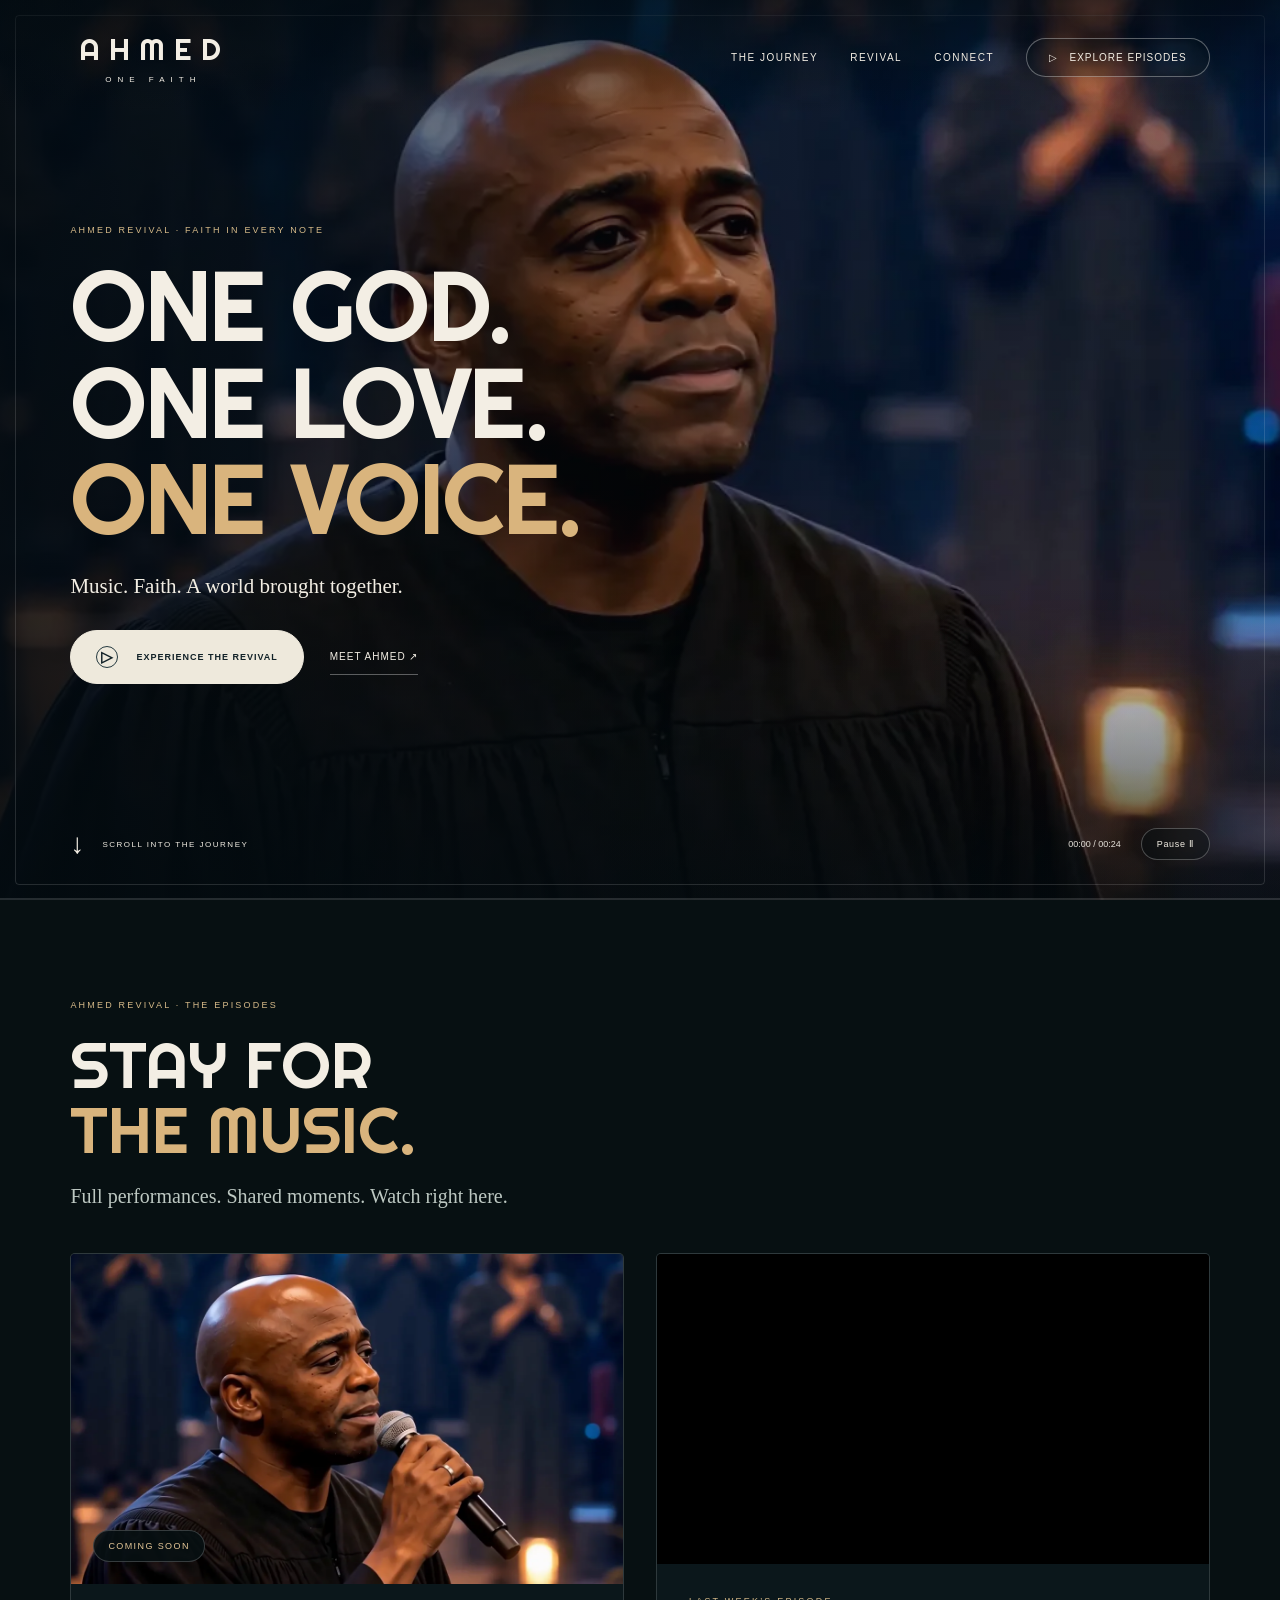
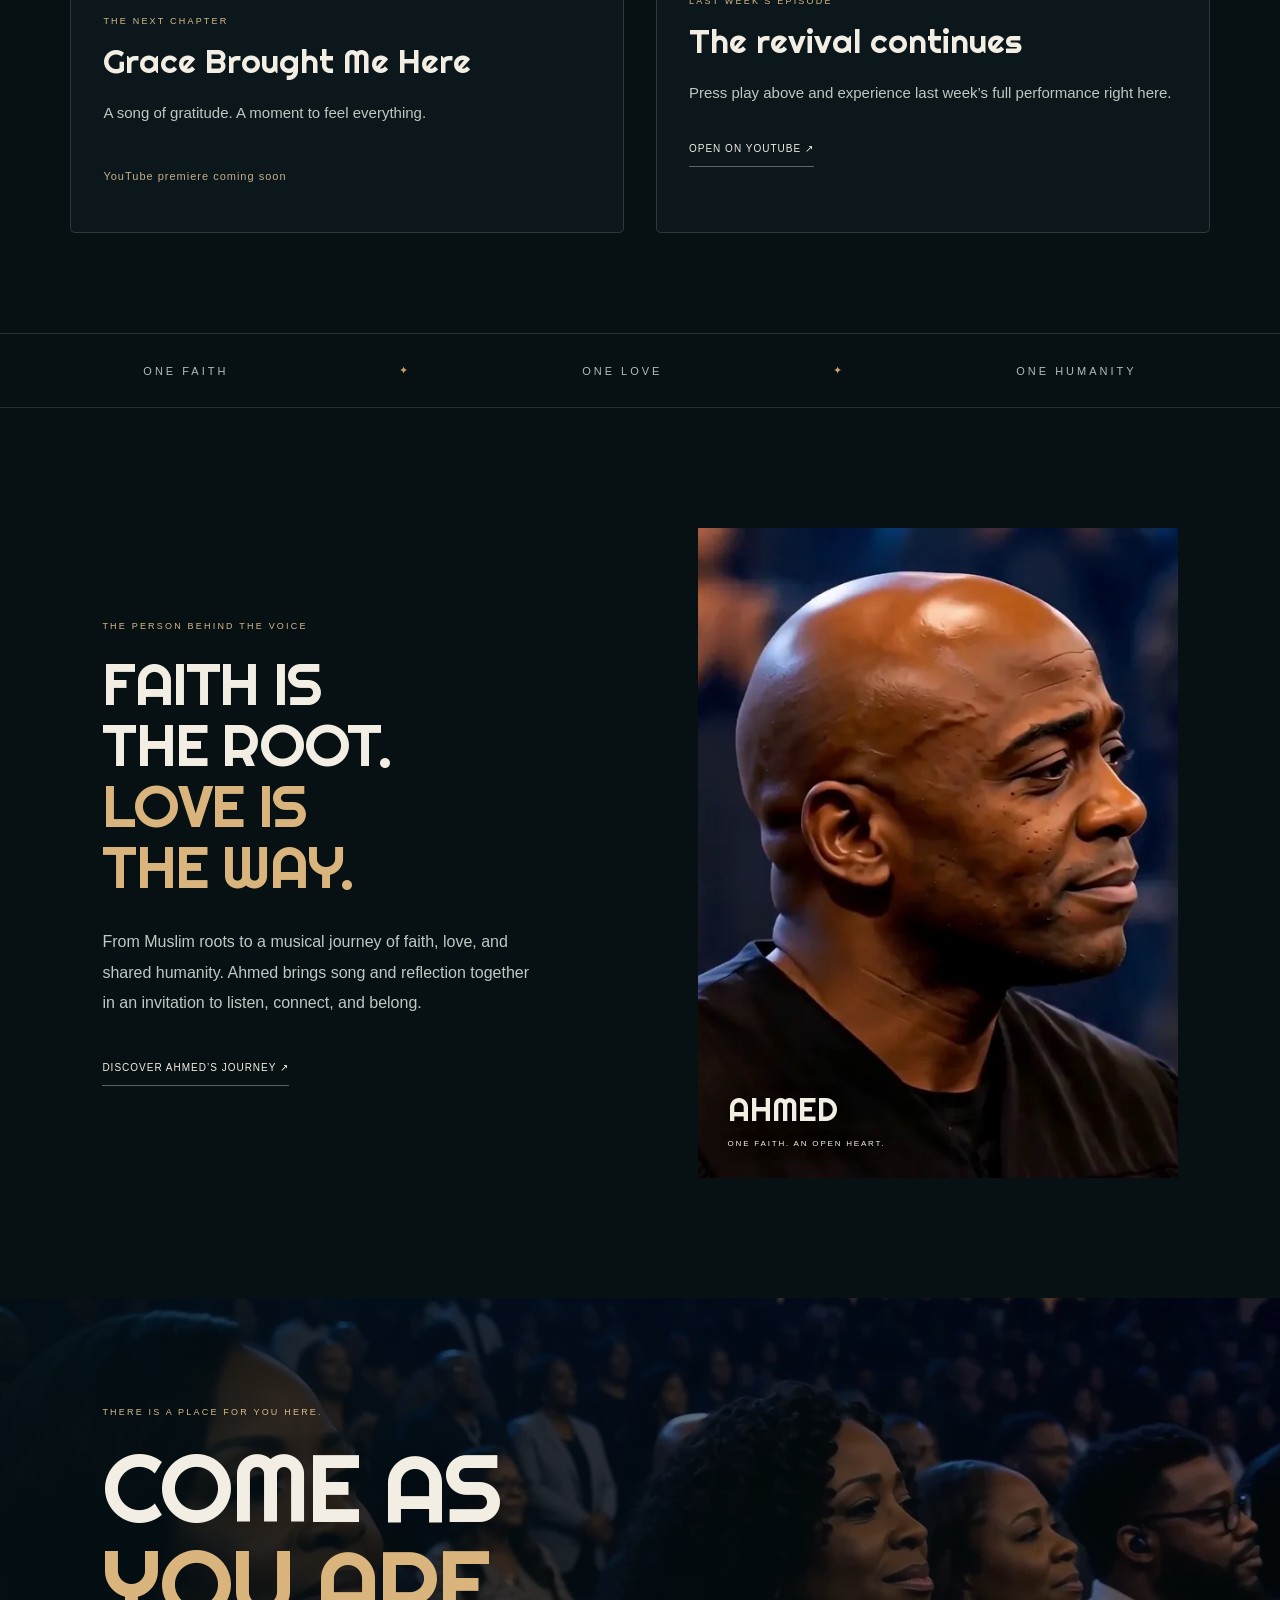
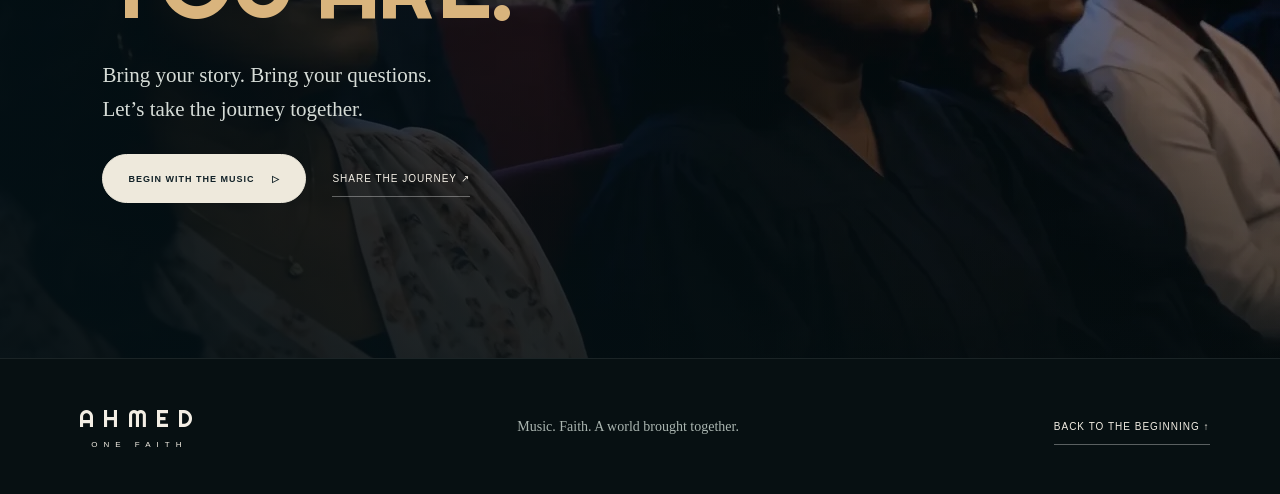
==== index.html @ 2c6da6d5 "Initial commit of Ahmed website" ====
<!doctype html>
<html lang="en"><head><meta charset="utf-8"><meta name="viewport" content="width=device-width,initial-scale=1"><meta name="theme-color" content="#071012"><title>Ahmed One Faith — Grace Brought Me Here</title><meta name="description" content="One God. One Love. One Voice. Enter the world of Ahmed Revival and experience Grace Brought Me Here."><meta property="og:title" content="Ahmed One Faith — Grace Brought Me Here"><meta property="og:description" content="Music. Faith. A world brought together."><meta property="og:image" content="https://ahmed-one-faith.odio.chatgpt.site/assets/hero.webp"><link rel="preload" href="assets/righteous.ttf" as="font" type="font/ttf" crossorigin><link rel="stylesheet" href="style.css?v=6"><script>document.documentElement.classList.add('js')</script></head>
<body><a class="skip" href="#watch">Skip to the episodes</a>
<header><a class="brand" href="#home" aria-label="Ahmed One Faith home"><strong>AHMED</strong><span>ONE FAITH</span></a><nav aria-label="Main navigation"><a href="#journey">The journey</a><a href="#watch">Revival</a><a href="#connect">Connect</a><button class="nav-watch" data-watch>▷ &nbsp; Explore episodes</button></nav><button class="mobile-watch" data-watch aria-label="Explore episodes">▷</button></header>
<main>
<section class="hero" id="home" aria-label="Ahmed One Faith introduction">
<video id="hero-video" autoplay muted playsinline preload="auto" poster="assets/hero.webp?v=5" aria-label="Ahmed performs, followed by the choir and congregation"><source src="assets/hero-once.mp4" type="video/mp4"></video><div class="hero-shade"></div><div class="hero-frame" aria-hidden="true"></div>
<div class="hero-copy"><p class="eyebrow">AHMED REVIVAL · FAITH IN EVERY NOTE</p><h1>ONE GOD.<br>ONE LOVE.<br><em>ONE VOICE.</em></h1><p class="intro">Music. Faith. A world brought together.</p><div class="actions"><button class="primary" data-watch><span class="play-icon">▷</span> Experience the revival</button><a class="text-link" href="#journey">Meet Ahmed ↗</a></div></div>
<div class="hero-bottom"><a class="scroll-cue" href="#watch">↓ <span>SCROLL INTO THE JOURNEY</span></a><div class="video-controls"><span class="time" id="hero-time">00:00 / 00:25</span><button id="hero-play" aria-label="Pause introduction">Pause Ⅱ</button></div></div><div class="playback-track" aria-hidden="true"><i id="hero-progress"></i></div>
</section>
<section id="watch" class="episodes section"><div class="episodes-heading"><p class="eyebrow">AHMED REVIVAL · THE EPISODES</p><h2>STAY FOR<br><em>THE MUSIC.</em></h2><p>Full performances. Shared moments. Watch right here.</p></div><div class="episode-grid">
<article class="episode-card"><div class="episode-art"><img src="assets/release-still.webp" alt="Ahmed performing on stage" loading="lazy"><span class="episode-badge">COMING SOON</span></div><div class="episode-copy"><p class="eyebrow">The next chapter</p><h3>Grace Brought Me Here</h3><p>A song of gratitude. A moment to feel everything.</p><span class="episode-pending">YouTube premiere coming soon</span></div></article>
<article class="episode-card"><div class="episode-embed"><iframe src="https://www.youtube-nocookie.com/embed/y6xVZQCk0Kg?playsinline=1&amp;rel=0" title="Ahmed Revival — last week’s full episode" loading="lazy" allow="accelerometer; autoplay; clipboard-write; encrypted-media; gyroscope; picture-in-picture; web-share" referrerpolicy="strict-origin-when-cross-origin" allowfullscreen></iframe></div><div class="episode-copy"><p class="eyebrow">Last week’s episode</p><h3>The revival continues</h3><p>Press play above and experience last week’s full performance right here.</p><a class="text-link youtube-link" href="https://youtu.be/y6xVZQCk0Kg" target="_blank" rel="noopener noreferrer">Open on YouTube <span>↗</span></a></div></article>
</div></section>
<div class="statement"><span>ONE FAITH</span><i>✦</i><span>ONE LOVE</span><i>✦</i><span>ONE HUMANITY</span></div>
<section id="journey" class="journey section"><div class="journey-copy"><p class="eyebrow">The person behind the voice</p><h2>FAITH IS<br>THE ROOT.<br><em>LOVE IS<br>THE WAY.</em></h2><p>From Muslim roots to a musical journey of faith, love, and shared humanity. Ahmed brings song and reflection together in an invitation to listen, connect, and belong.</p><button class="text-link" id="read-story">Discover Ahmed’s journey <span>↗</span></button></div><div class="journey-image"><img src="assets/journey-still.webp" alt="Ahmed reflecting during the performance" loading="lazy"><span class="portrait-label">AHMED<br><small>ONE FAITH. AN OPEN HEART.</small></span></div></section>
<section id="connect" class="invitation"><img src="assets/crowd-still.webp" alt="The congregation gathered together in the auditorium" loading="lazy"><div class="invitation-shade"></div><div class="invitation-copy"><p class="eyebrow">There is a place for you here.</p><h2>COME AS<br><em>YOU ARE.</em></h2><p>Bring your story. Bring your questions.<br>Let’s take the journey together.</p><div class="actions"><button class="primary" data-watch>Begin with the music <span>▷</span></button><button class="text-link" id="share">Share the journey ↗</button></div><p id="share-status" role="status"></p></div></section>
</main><footer><a class="brand" href="#home"><strong>AHMED</strong><span>ONE FAITH</span></a><p>Music. Faith. A world brought together.</p><a class="text-link" href="#home">Back to the beginning ↑</a></footer>
<dialog id="about" aria-labelledby="about-title"><button class="close" aria-label="Close story">×</button><img src="assets/portrait.webp" alt="Ahmed with his eyes closed and hand over his heart"><div class="about-copy"><p class="eyebrow">The journey</p><h2 id="about-title">ROOTED IN FAITH.<br>OPEN IN LOVE.</h2><p>Ahmed’s story begins with Muslim roots and a belief in one God. His music makes room for reflection, gratitude, and the humanity we share.</p><p>Through Ahmed Revival, song and spoken reflection meet in a message of faith and love. <i>Grace Brought Me Here</i> opens this chapter of the journey.</p><button class="primary" data-watch>Experience the revival <span>▷</span></button></div></dialog>
<script src="app.js?v=5"></script></body></html>
---- style.css ----
@font-face{font-family:Display;src:url('assets/righteous.ttf') format('truetype');font-weight:400;font-display:swap}*{box-sizing:border-box}html{scroll-behavior:smooth;scroll-padding-top:90px;background:#071012;color:#f3eee4}body{margin:0;font-family:Arial,Helvetica,sans-serif}button,a{-webkit-tap-highlight-color:transparent}a{color:inherit;text-decoration:none}button{font:inherit;color:inherit;cursor:pointer}button:focus-visible,a:focus-visible{outline:2px solid #d9b47d;outline-offset:6px}h1,h2{font-family:Display,Arial,sans-serif;font-weight:400;font-synthesis:none}em{font-style:normal;color:#d9b47d}.skip{position:fixed;top:-100px;left:20px;z-index:100;padding:15px;background:white;color:black}.skip:focus{top:15px}header{position:absolute;z-index:10;top:0;left:0;width:100%;padding:30px 5.5vw;display:flex;justify-content:space-between;align-items:center;background:linear-gradient(#030b10aa,transparent)}.brand{display:grid;gap:7px;text-align:center}.brand strong{font-family:Display,Arial,sans-serif;font-size:30px;font-weight:400;letter-spacing:9px;padding-left:9px}.brand span{font-size:8px;letter-spacing:6px;padding-left:6px}nav{display:flex;align-items:center;gap:32px;font-size:10px;text-transform:uppercase;letter-spacing:1.5px}nav>a{padding:12px 0}.nav-watch{border:1px solid #ffffff55;border-radius:30px;padding:13px 22px;background:#06101440;font-size:10px;letter-spacing:1px;text-transform:uppercase}.mobile-watch{display:none}.hero{min-height:760px;height:100svh;position:relative;overflow:hidden}.hero>video{position:absolute;inset:0;width:100%;height:100%;object-fit:cover;object-position:center;background:#071012 url('assets/hero.webp') center/cover no-repeat}.hero-shade{position:absolute;inset:0;background:linear-gradient(90deg,#030b10d9,#030b1077 43%,#030b1010 80%),linear-gradient(0deg,#030b10c0,transparent 35%)}.hero-frame{position:absolute;inset:15px;border:1px solid #ffffff22;border-radius:4px;pointer-events:none}.hero-copy{position:relative;padding:clamp(180px,25vh,260px) 5.5vw 140px;max-width:970px}.eyebrow{font-size:9px;letter-spacing:2.2px;text-transform:uppercase;color:#d6ba89;margin:0 0 22px}h1{font-size:clamp(65px,7.7vw,120px);line-height:.98;letter-spacing:-.025em;margin:0}.intro{font-family:Georgia,serif;font-size:21px;line-height:1.5;margin:24px 0 28px}.actions{display:flex;gap:26px;align-items:center;flex-wrap:wrap}.primary{display:inline-flex;align-items:center;justify-content:center;gap:18px;border:1px solid #eee9dc;border-radius:50px;background:#eee9dc;color:#112127;padding:15px 25px;min-height:49px;font-size:9px;text-transform:uppercase;letter-spacing:1px;font-weight:700;transition:background .2s,transform .2s}.primary:hover{background:#dfbb83;transform:translateY(-2px)}.play-icon{border:1px solid #253a40;border-radius:50%;width:22px;height:22px;display:grid;place-items:center;font-size:15px}.text-link{display:inline-block;padding:12px 0;border:0;border-bottom:1px solid #ffffff55;background:none;font-size:10px;text-transform:uppercase;letter-spacing:1px}.hero-bottom{position:absolute;bottom:40px;left:5.5vw;right:5.5vw;display:flex;justify-content:space-between;align-items:center}.scroll-cue{display:flex;align-items:center;gap:18px;font-size:28px}.scroll-cue span{font-size:8px;letter-spacing:1.5px}.video-controls{display:flex;align-items:center;gap:12px}.video-controls button{background:#07101266;backdrop-filter:blur(10px);border:1px solid #ffffff40;border-radius:25px;padding:10px 15px;font-size:9px;letter-spacing:.7px}.time{font-size:9px;font-variant-numeric:tabular-nums;color:#e4e0d8;margin-right:8px}.playback-track{position:absolute;bottom:0;left:0;width:100%;height:2px;background:#ffffff22}.playback-track i{height:100%;width:0;display:block;background:#d9b47d}.section{max-width:1600px;margin:auto}.release{display:grid;grid-template-columns:56% 44%;padding:110px 5.5vw;align-items:center;gap:0}.release-image{position:relative;height:630px;overflow:hidden}.release-image:after{content:'';position:absolute;inset:0;background:linear-gradient(0deg,#07101288,transparent 30%);pointer-events:none}.release-image img{width:100%;height:100%;object-fit:cover;object-position:52% center}.release-copy{padding:35px 0 35px 65px}.release h2{font-size:clamp(42px,4.7vw,78px);line-height:1.02;letter-spacing:-.035em;margin:0}.release-copy>p:not(.eyebrow){font-family:Georgia,serif;color:#c7cec9;font-size:20px;line-height:1.6;margin:27px 0}.runtime{display:block;font-size:8px;letter-spacing:1.2px;color:#939f9d;margin-top:22px}.large-play{position:absolute;left:50%;top:50%;transform:translate(-50%,-50%);z-index:2;width:85px;height:85px;font-size:35px;border:1px solid #ffffff99;border-radius:50%;background:#06101444;backdrop-filter:blur(8px)}.large-play:hover{background:#d9b47d;color:#071012}.image-caption{position:absolute;bottom:30px;left:30px;z-index:2;font-size:8px;letter-spacing:2px}.statement{display:flex;justify-content:space-around;align-items:center;gap:25px;padding:30px 5.5vw;border-block:1px solid #ffffff20;color:#b4bdb9;font-size:11px;letter-spacing:3px}.statement i{font-style:normal;color:#c7a06a}.journey{padding:120px 8vw;display:grid;grid-template-columns:1fr 1fr;gap:9vw;align-items:center}.journey h2{font-size:clamp(40px,4.6vw,75px);line-height:1.04;letter-spacing:-.03em;margin:0 0 30px}.journey-copy>p:not(.eyebrow){font-size:16px;line-height:1.9;color:#bfc8c5;max-width:440px}.journey-copy .text-link{margin-top:15px}.journey-image{height:650px;position:relative}.journey-image img{height:100%;width:100%;object-fit:cover;object-position:49% center}.portrait-label{position:absolute;bottom:30px;left:30px;font-family:Display,sans-serif;font-size:32px;text-shadow:0 2px 15px #000}.portrait-label small{display:block;font-family:Arial,sans-serif;font-size:8px;letter-spacing:1.8px;margin-top:9px}.invitation{min-height:660px;position:relative;display:flex;align-items:center}.invitation>img{position:absolute;inset:0;width:100%;height:100%;object-fit:cover;object-position:center}.invitation-shade{position:absolute;inset:0;background:linear-gradient(90deg,#031015df,#03101570 65%,#03101530),linear-gradient(0deg,#071012aa,transparent)}.invitation-copy{position:relative;padding:85px 8vw;max-width:1000px}.invitation h2{font-size:clamp(60px,7.5vw,110px);line-height:1;letter-spacing:-.03em;margin:0}.invitation-copy>p:not(.eyebrow){font-family:Georgia,serif;font-size:21px;line-height:1.6;color:#d6dcd7;margin:28px 0}#share-status{min-height:18px;font-family:Arial,sans-serif;font-size:12px;margin-bottom:0}footer{display:flex;align-items:center;justify-content:space-between;gap:25px;padding:45px 5.5vw;border-top:1px solid #ffffff15}footer p{font-family:Georgia,serif;font-size:14px;color:#aab5b0}footer .brand strong{font-size:23px}dialog{background:#091318;color:#eee9dc;border:1px solid #ffffff30;border-radius:8px;padding:0;width:min(1100px,94vw);max-height:92dvh}dialog::backdrop{background:#000c;backdrop-filter:blur(15px)}.dialog-bar{padding:23px 28px;display:flex;align-items:center;justify-content:space-between}.micro{font-size:8px;letter-spacing:2px;color:#cab994}.dialog-bar h2{font-size:26px;margin:9px 0 0}.close{background:#ffffff0a;border:1px solid #ffffff40;border-radius:100%;font-size:27px;width:42px;height:42px;flex-shrink:0}#episode{width:100%;display:block;max-height:68vh;background:#000}.player-note{text-align:center;color:#b6bdba;font-family:Georgia,serif;font-style:italic;font-size:14px;margin:18px}#about{width:min(900px,94vw)}#about[open]{display:grid;grid-template-columns:40% 60%}#about>.close{position:absolute;right:16px;top:16px;z-index:2}#about>img{width:100%;height:100%;object-fit:cover}.about-copy{padding:65px 40px}.about-copy h2{font-size:36px;line-height:1.1;margin:0 0 22px}.about-copy>p:not(.eyebrow){font-size:15px;line-height:1.75;color:#cbd1cf}.about-copy .primary{margin-top:18px}.noscript-note{text-align:center;padding:15px}.noscript-note a{text-decoration:underline}@media(max-height:800px) and (min-width:761px){.hero{min-height:690px}.hero-copy{padding-top:175px}h1{font-size:min(6.7vw,100px)}.intro{margin:20px 0}.hero-bottom{bottom:30px}}@media(max-width:1000px){.release-copy{padding-left:35px}.release-image{height:530px}.journey-image{height:540px}.journey{gap:6vw;padding-inline:5.5vw}}@media(max-width:760px){html{scroll-padding-top:20px}header{padding:25px 7vw}nav{display:none}.mobile-watch{display:block;border:1px solid #ffffff70;background:#06101440;border-radius:50%;font-size:22px;width:43px;height:43px}.brand strong{font-size:24px;letter-spacing:7px;padding-left:7px}.brand span{font-size:7px;letter-spacing:4px;padding-left:4px}.hero{height:100svh;min-height:740px}.hero>video{object-position:52% center}.hero-shade{background:linear-gradient(0deg,#030b10ef,#030b10bb 25%,#030b1015 70%,#030b1055)}.hero-frame{inset:9px}.hero-copy{position:absolute;bottom:125px;padding:0 7vw;width:100%}h1{font-size:14.5vw;line-height:.98}.eyebrow{font-size:8px;letter-spacing:1.6px;margin-bottom:17px}.intro{font-size:17px;margin:18px 0 22px}.actions{gap:19px}.primary{padding:13px 18px;min-height:46px;font-size:8px;gap:12px}.text-link{font-size:8px}.hero-bottom{left:7vw;right:7vw;bottom:22px;align-items:flex-start;gap:14px;flex-direction:column}.scroll-cue{font-size:20px;gap:12px}.scroll-cue span{font-size:7px}.video-controls{width:100%;justify-content:flex-end;gap:9px}.video-controls button{padding:8px 12px;font-size:8px}.time{margin-right:auto;font-size:8px}.release{grid-template-columns:1fr;padding:65px 7vw;gap:36px}.release-image{height:390px}.release-copy{padding:0}.release h2{font-size:12vw}.release-copy>p:not(.eyebrow){font-size:18px;margin:20px 0}.large-play{width:65px;height:65px;font-size:28px}.image-caption{left:22px;bottom:22px;font-size:7px}.statement{padding:23px 6vw;gap:10px;font-size:7px;letter-spacing:1px}.journey{grid-template-columns:1fr;padding:70px 7vw;gap:36px}.journey h2{font-size:12vw}.journey-copy>p:not(.eyebrow){font-size:15px;line-height:1.8}.journey-image{height:460px}.invitation{min-height:580px}.invitation-copy{padding:70px 7vw}.invitation h2{font-size:14vw}.invitation-copy>p:not(.eyebrow){font-size:18px}.invitation-shade{background:linear-gradient(90deg,#031015dd,#03101570)}footer{flex-direction:column;text-align:center;padding:40px 7vw;gap:13px}footer p{font-size:13px}#about[open]{display:block}#about>img{height:210px;object-position:50% 30%}.about-copy{padding:30px 24px}.about-copy h2{font-size:29px}.dialog-bar{padding:18px}.dialog-bar h2{font-size:20px}.dialog-bar .micro{font-size:7px}}@media(prefers-reduced-motion:reduce){html{scroll-behavior:auto}*{transition:none!important}.primary:hover{transform:none}}

.episodes{padding:100px 5.5vw}.episodes-heading{margin-bottom:45px}.episodes-heading h2{font-size:clamp(48px,5vw,80px);line-height:1.02;margin:0 0 22px}.episodes-heading>p:last-child{color:#bdc8c2;font-family:Georgia,serif;font-size:20px}.episode-grid{display:grid;grid-template-columns:1fr 1fr;gap:32px}.episode-card{border:1px solid #ffffff25;background:#0b171b;overflow:hidden;border-radius:5px}.episode-art{height:330px;position:relative;overflow:hidden}.episode-art img{height:100%;width:100%;object-fit:cover}.episode-badge{position:absolute;left:22px;bottom:22px;background:#071012e8;color:#e5c797;padding:10px 14px;border:1px solid #ffffff30;border-radius:25px;font-size:9px;letter-spacing:1.4px}.episode-copy{padding:32px}.episode-copy h3{font-family:Display,Arial,sans-serif;font-weight:400;font-size:clamp(27px,2.6vw,42px);margin:0 0 18px}.episode-copy>p:not(.eyebrow){color:#bdc8c2;font-size:15px;line-height:1.7;margin-bottom:26px}.episode-pending{display:inline-flex;min-height:49px;align-items:center;font-size:11px;color:#c4ae8b;letter-spacing:1px}.episode-art-previous{background:radial-gradient(ellipse at 80% 0%,#795c37,transparent 65%),linear-gradient(135deg,#173e4a,#071012);display:flex;align-items:center;justify-content:center}.previous-mark{font-family:Display,Arial,sans-serif;font-size:clamp(45px,5vw,78px);line-height:1;text-align:center;letter-spacing:-2px}.episode-copy .eyebrow{margin-bottom:14px}@media(max-width:760px){.episodes{padding:65px 7vw}.episode-grid{grid-template-columns:1fr;gap:28px}.episode-art{height:260px}.episode-copy{padding:25px}.episodes-heading>p:last-child{font-size:17px}.previous-mark{font-size:60px}}

.episode-embed{position:relative;aspect-ratio:16/9;width:100%;background:#000}.episode-embed iframe{display:block;width:100%;height:100%;border:0}
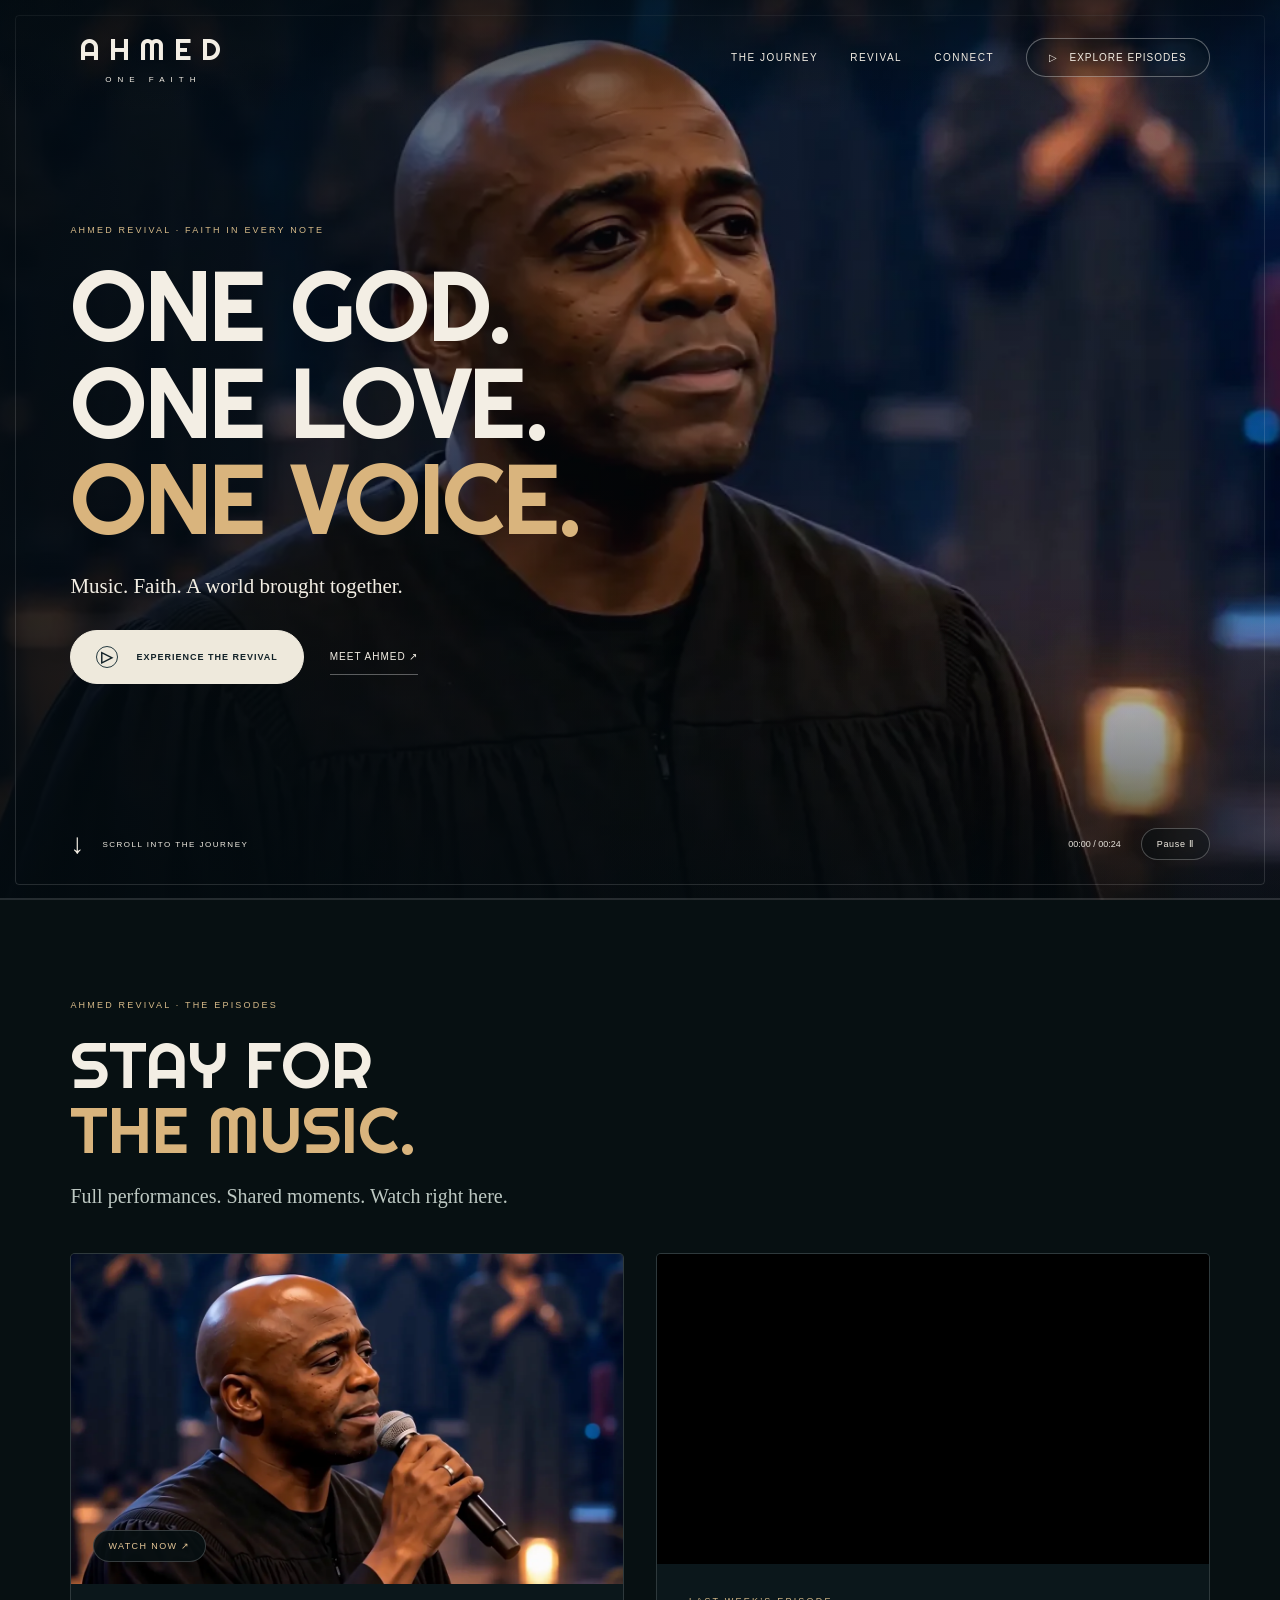
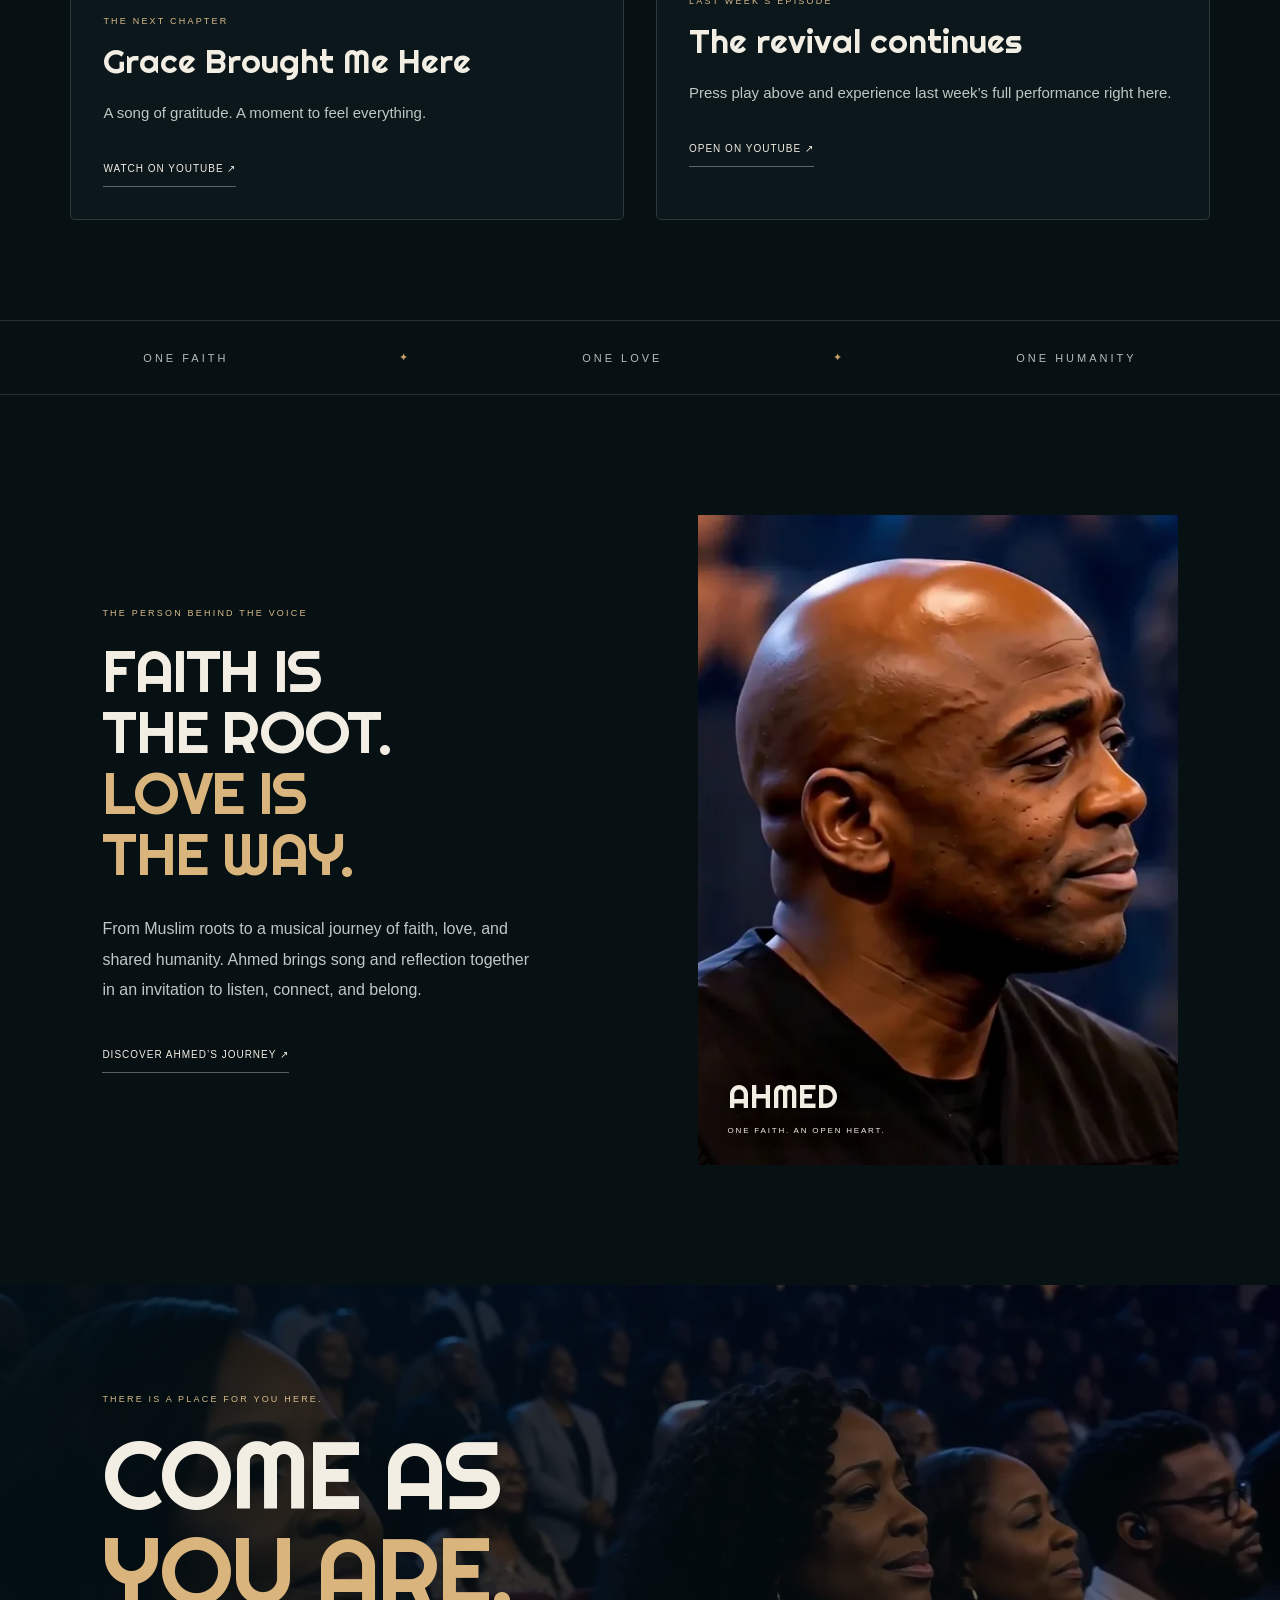
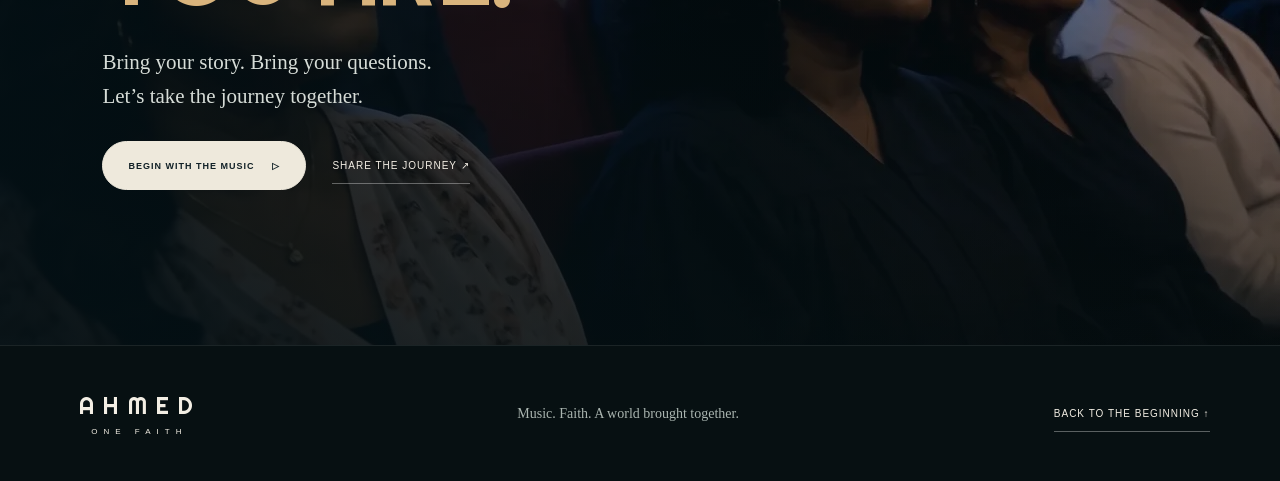
==== commit 46e2531a: "Update coming soon with link to YouTube episode" ====
--- a/index.html
+++ b/index.html
@@ -9,7 +9,7 @@
 <div class="hero-bottom"><a class="scroll-cue" href="#watch">↓ <span>SCROLL INTO THE JOURNEY</span></a><div class="video-controls"><span class="time" id="hero-time">00:00 / 00:25</span><button id="hero-play" aria-label="Pause introduction">Pause Ⅱ</button></div></div><div class="playback-track" aria-hidden="true"><i id="hero-progress"></i></div>
 </section>
 <section id="watch" class="episodes section"><div class="episodes-heading"><p class="eyebrow">AHMED REVIVAL · THE EPISODES</p><h2>STAY FOR<br><em>THE MUSIC.</em></h2><p>Full performances. Shared moments. Watch right here.</p></div><div class="episode-grid">
-<article class="episode-card"><div class="episode-art"><img src="assets/release-still.webp" alt="Ahmed performing on stage" loading="lazy"><span class="episode-badge">COMING SOON</span></div><div class="episode-copy"><p class="eyebrow">The next chapter</p><h3>Grace Brought Me Here</h3><p>A song of gratitude. A moment to feel everything.</p><span class="episode-pending">YouTube premiere coming soon</span></div></article>
+<article class="episode-card"><div class="episode-art"><a href="https://youtu.be/iQcwdNeXOMM" target="_blank" rel="noopener noreferrer" aria-label="Watch Grace Brought Me Here on YouTube"><img src="assets/release-still.webp" alt="Ahmed performing on stage" loading="lazy"><span class="episode-badge">WATCH NOW ↗</span></a></div><div class="episode-copy"><p class="eyebrow">The next chapter</p><h3>Grace Brought Me Here</h3><p>A song of gratitude. A moment to feel everything.</p><a class="text-link youtube-link" href="https://youtu.be/iQcwdNeXOMM" target="_blank" rel="noopener noreferrer">Watch on YouTube <span>↗</span></a></div></article>
 <article class="episode-card"><div class="episode-embed"><iframe src="https://www.youtube-nocookie.com/embed/y6xVZQCk0Kg?playsinline=1&amp;rel=0" title="Ahmed Revival — last week’s full episode" loading="lazy" allow="accelerometer; autoplay; clipboard-write; encrypted-media; gyroscope; picture-in-picture; web-share" referrerpolicy="strict-origin-when-cross-origin" allowfullscreen></iframe></div><div class="episode-copy"><p class="eyebrow">Last week’s episode</p><h3>The revival continues</h3><p>Press play above and experience last week’s full performance right here.</p><a class="text-link youtube-link" href="https://youtu.be/y6xVZQCk0Kg" target="_blank" rel="noopener noreferrer">Open on YouTube <span>↗</span></a></div></article>
 </div></section>
 <div class="statement"><span>ONE FAITH</span><i>✦</i><span>ONE LOVE</span><i>✦</i><span>ONE HUMANITY</span></div>
